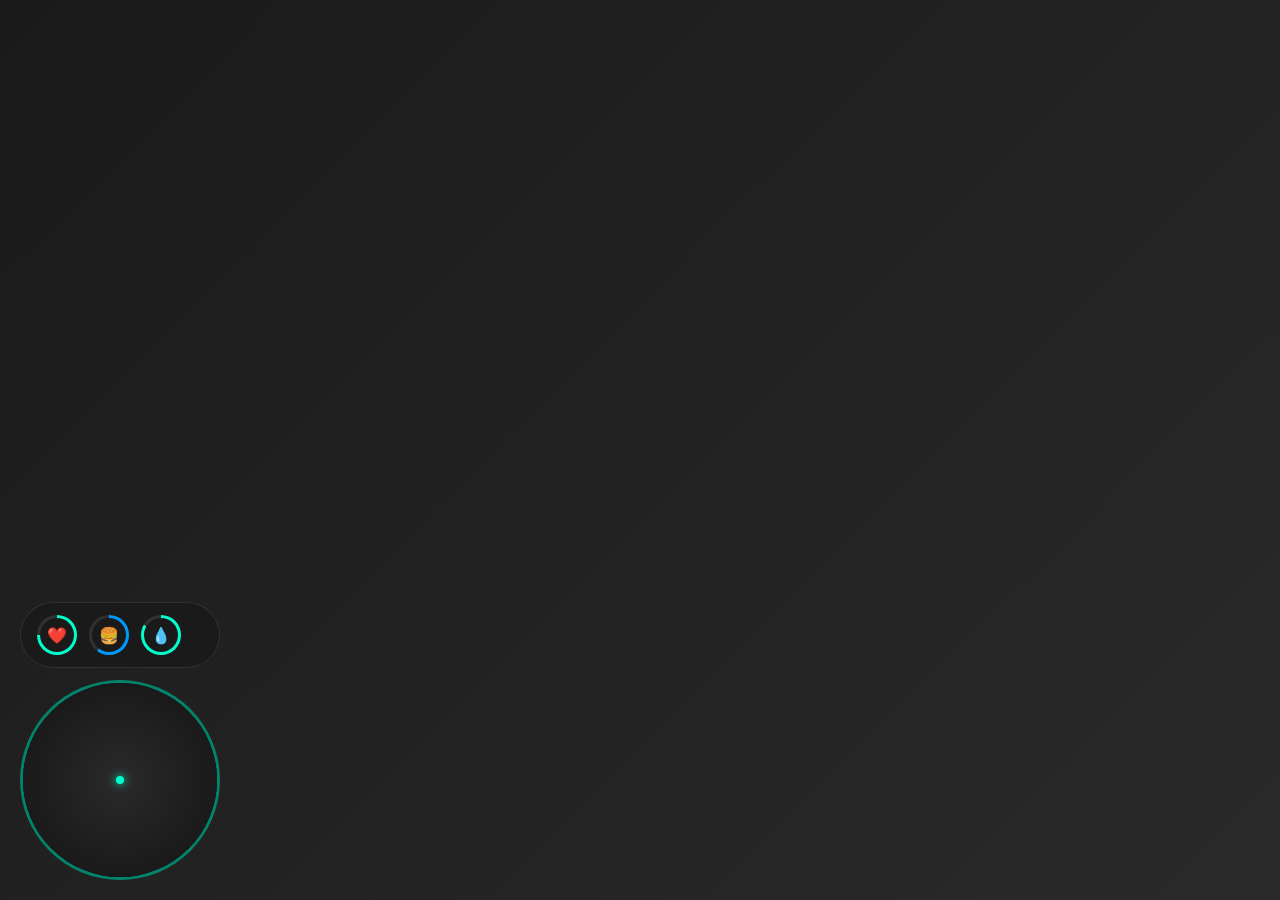
==== ui/index.html @ b58cef86 "プレイヤー登録で一部サーバーで数値を生成してinsertするように更新" ====
<!DOCTYPE html>
<html lang="ja">
<head>
    <meta charset="UTF-8">
    <meta name="viewport" content="width=device-width, initial-scale=1.0">
    <title>FiveM DGCore UI Design</title>
    <link href="https://fonts.googleapis.com/css2?family=M+PLUS+Rounded+1c:wght@300;400;500;700&display=swap" rel="stylesheet">
    <link rel="stylesheet" href="css/style.css">
</head>
<body style="background-color: transparent;">
    <script type="module" src="js/app.js"></script>
    <div class="game-background"></div>
    
    <nav class="nav-container" style="display: none;">
        <div class="nav-pills">
            <button class="nav-pill active" onclick="showSection('character')">キャラクター選択</button>
            <button class="nav-pill" onclick="showSection('inventory')">インベントリ</button>
            <button class="nav-pill" onclick="showSection('phone')">電話アプリ</button>
            <button class="nav-pill" onclick="showSection('hud')">HUD・ステータス</button>
        </div>
    </nav>

    <div class="main-container">
        <!-- Character Selection -->
        <section id="character" class="ui-section">
            <div class="glass-panel" style="padding: 40px;">
                <h1 class="text-shadow" style="font-size: 32px; font-weight: 700; text-align: center; margin-bottom: 8px;">キャラクター選択</h1>
                <p class="text-shadow" style="text-align: center; color: #aaa; margin-bottom: 40px;">プレイするキャラクターを選択してください</p>
                
                <div class="character-grid">
                    <div class="character-card glass-panel">
                        <div class="character-avatar">田</div>
                        <div class="character-info">
                            <h3 class="text-shadow">田中 太郎</h3>
                            <div class="character-details">
                                <span>年齢: 28</span>
                                <span>性別: 男性</span>
                            </div>
                            <div class="character-details">
                                <span>レベル: 45</span>
                                <span>資金: ¥2,450,000</span>
                            </div>
                        </div>
                    </div>
                    
                    <div class="character-card glass-panel">
                        <div class="character-avatar">山</div>
                        <div class="character-info">
                            <h3 class="text-shadow">山田 花子</h3>
                            <div class="character-details">
                                <span>年齢: 24</span>
                                <span>性別: 女性</span>
                            </div>
                            <div class="character-details">
                                <span>レベル: 32</span>
                                <span>資金: ¥1,890,000</span>
                            </div>
                        </div>
                    </div>
                    
                    <div class="character-card glass-panel create-character">
                        <div>
                            <div style="font-size: 48px; margin-bottom: 16px;">+</div>
                            <div class="text-shadow" style="font-size: 18px; font-weight: 500;">新規キャラクター作成</div>
                        </div>
                    </div>
                </div>
            </div>
        </section>

        <!-- Character Creation -->
        <section id="character-creation" class="ui-section">
            <div class="glass-panel" style="padding: 40px; max-width: 800px; margin: 0 auto;">
                <div style="display: flex; align-items: center; margin-bottom: 40px;">
                    <button class="back-button character-back-button">
                        <span style="font-size: 20px;">←</span>
                    </button>
                    <div style="flex: 1; text-align: center;">
                        <h1 class="text-shadow" style="font-size: 32px; font-weight: 700; margin: 0;">新規キャラクター作成</h1>
                        <p class="text-shadow" style="color: #aaa; margin: 8px 0 0;">必要な情報を入力してキャラクターを作成してください</p>
                    </div>
                </div>
                
                <form class="character-form">
                    <div class="form-grid">
                        <div class="form-group">
                            <label class="form-label text-shadow">苗字 <span class="required">*</span></label>
                            <input type="text" class="form-input" id="lastName" placeholder="田中" maxlength="20" required>
                        </div>
                        
                        <div class="form-group">
                            <label class="form-label text-shadow">名前 <span class="required">*</span></label>
                            <input type="text" class="form-input" id="firstName" placeholder="太郎" maxlength="20" required>
                        </div>
                    </div>
                    
                    <div class="form-group">
                        <label class="form-label text-shadow">誕生日 <span class="required">*</span></label>
                        <div class="date-inputs">
                            <select class="form-select" id="birthYear" required>
                                <option value="">年</option>
                            </select>
                            <select class="form-select" id="birthMonth" required>
                                <option value="">月</option>
                                <option value="1">1月</option>
                                <option value="2">2月</option>
                                <option value="3">3月</option>
                                <option value="4">4月</option>
                                <option value="5">5月</option>
                                <option value="6">6月</option>
                                <option value="7">7月</option>
                                <option value="8">8月</option>
                                <option value="9">9月</option>
                                <option value="10">10月</option>
                                <option value="11">11月</option>
                                <option value="12">12月</option>
                            </select>
                            <select class="form-select" id="birthDay" required>
                                <option value="">日</option>
                            </select>
                        </div>
                    </div>
                    
                    <div class="form-group">
                        <label class="form-label text-shadow">性別 <span class="required">*</span></label>
                        <div class="gender-options">
                            <label class="radio-option">
                                <input type="radio" name="gender" value="男性" required>
                                <span class="radio-custom"></span>
                                <span class="radio-label text-shadow">男性</span>
                            </label>
                            <label class="radio-option">
                                <input type="radio" name="gender" value="女性" required>
                                <span class="radio-custom"></span>
                                <span class="radio-label text-shadow">女性</span>
                            </label>
                            <label class="radio-option">
                                <input type="radio" name="gender" value="その他" required>
                                <span class="radio-custom"></span>
                                <span class="radio-label text-shadow">その他</span>
                            </label>
                        </div>
                    </div>
                    
                    <div class="form-group">
                        <label class="form-label text-shadow">国籍 <span class="required">*</span></label>
                        <select class="form-select" id="nationality" required>
                            <option value="">国籍を選択してください</option>
                            <option value="日本">日本</option>
                            <option value="アメリカ合衆国">アメリカ合衆国</option>
                            <option value="イギリス">イギリス</option>
                            <option value="ドイツ">ドイツ</option>
                            <option value="フランス">フランス</option>
                            <option value="イタリア">イタリア</option>
                            <option value="スペイン">スペイン</option>
                            <option value="カナダ">カナダ</option>
                            <option value="オーストラリア">オーストラリア</option>
                            <option value="韓国">韓国</option>
                            <option value="中国">中国</option>
                            <option value="ブラジル">ブラジル</option>
                            <option value="メキシコ">メキシコ</option>
                            <option value="ロシア">ロシア</option>
                            <option value="その他">その他</option>
                        </select>
                    </div>
                    
                    <div class="form-actions">
                        <!-- <button type="button" class="btn-secondary">
                            キャンセル
                        </button> -->
                        <button type="submit" class="btn-primary">
                            <span>キャラクター作成</span>
                            <span style="margin-left: 8px;">→</span>
                        </button>
                    </div>
                </form>
                
                <div class="character-preview glass-panel" style="margin-top: 30px; padding: 20px;">
                    <h3 class="text-shadow" style="margin-bottom: 16px; text-align: center;">プレビュー</h3>
                    <div class="preview-content">
                        <div class="preview-avatar">?</div>
                        <div class="preview-info">
                            <div class="preview-name text-shadow">氏名: <span id="previewName">未入力</span></div>
                            <div class="preview-age text-shadow">年齢: <span id="previewAge">-</span>歳</div>
                            <div class="preview-gender text-shadow">性別: <span id="previewGender">未選択</span></div>
                            <div class="preview-nationality text-shadow">国籍: <span id="previewNationality">未選択</span></div>
                        </div>
                    </div>
                </div>
            </div>
        </section>

        <!-- Inventory -->
        <section id="inventory" class="ui-section">
            <div class="glass-panel" style="padding: 40px;">
                <h1 class="text-shadow" style="font-size: 32px; font-weight: 700; text-align: center; margin-bottom: 40px;">インベントリ</h1>
                
                <div class="inventory-container">
                    <div class="glass-panel inventory-grid">
                        <!-- Sample items -->
                        <div class="inventory-slot filled">
                            🔫
                            <div class="item-quantity">1</div>
                        </div>
                        <div class="inventory-slot filled">
                            🍔
                            <div class="item-quantity">5</div>
                        </div>
                        <div class="inventory-slot filled">
                            💊
                            <div class="item-quantity">12</div>
                        </div>
                        <div class="inventory-slot filled">
                            🔧
                            <div class="item-quantity">3</div>
                        </div>
                        <!-- Empty slots -->
                        <div class="inventory-slot"></div>
                        <div class="inventory-slot"></div>
                        <div class="inventory-slot"></div>
                        <div class="inventory-slot"></div>
                        <!-- More rows -->
                        <div class="inventory-slot"></div>
                        <div class="inventory-slot"></div>
                        <div class="inventory-slot"></div>
                        <div class="inventory-slot"></div>
                        <div class="inventory-slot"></div>
                        <div class="inventory-slot"></div>
                        <div class="inventory-slot"></div>
                        <div class="inventory-slot"></div>
                        <div class="inventory-slot"></div>
                        <div class="inventory-slot"></div>
                        <div class="inventory-slot"></div>
                        <div class="inventory-slot"></div>
                        <div class="inventory-slot"></div>
                        <div class="inventory-slot"></div>
                        <div class="inventory-slot"></div>
                        <div class="inventory-slot"></div>
                    </div>
                    
                    <div class="glass-panel inventory-info">
                        <h3 class="text-shadow" style="margin-bottom: 20px;">ステータス</h3>
                        <div class="inventory-stats">
                            <div class="stat-item">
                                <span>重量:</span>
                                <span class="text-shadow" style="color: #00ffcc;">45.2 / 100.0 kg</span>
                            </div>
                            <div class="stat-item">
                                <span>アイテム数:</span>
                                <span class="text-shadow" style="color: #00ffcc;">21 / 64</span>
                            </div>
                            <div class="stat-item">
                                <span>現金:</span>
                                <span class="text-shadow" style="color: #00ffcc;">¥2,450,000</span>
                            </div>
                            <div class="stat-item">
                                <span>銀行:</span>
                                <span class="text-shadow" style="color: #00ffcc;">¥8,750,000</span>
                            </div>
                        </div>
                        
                        <h4 class="text-shadow" style="margin: 20px 0 12px;">選択中のアイテム</h4>
                        <div class="glass-panel" style="padding: 16px; background: rgba(0, 255, 204, 0.05);">
                            <div style="font-weight: 700; margin-bottom: 8px;">🔫 カービン ライフル</div>
                            <div style="font-size: 14px; color: #aaa;">高威力のアサルトライフル。長距離戦闘に適している。</div>
                        </div>
                    </div>
                </div>
            </div>
        </section>

        <!-- Phone -->
        <section id="phone" class="ui-section">
            <div class="phone-container glass-panel">
                <div class="phone-screen">
                    <div class="phone-header">
                        <div class="phone-signal">
                            <div class="signal-bar" style="height: 8px;"></div>
                            <div class="signal-bar" style="height: 10px;"></div>
                            <div class="signal-bar" style="height: 12px;"></div>
                            <div class="signal-bar"></div>
                        </div>
                        <div class="text-shadow" style="font-weight: 700;">12:34</div>
                        <div style="color: #00ffcc;">100%</div>
                    </div>
                    
                    <div style="text-align: center; margin-bottom: 20px;">
                        <h2 class="text-shadow" style="font-size: 24px; font-weight: 700;">iFruit</h2>
                        <p style="color: #aaa; font-size: 14px;">Los Santos Network</p>
                    </div>
                    
                    <div class="phone-apps">
                        <div class="phone-app">
                            <div class="app-icon">📞</div>
                            <div class="app-name text-shadow">連絡先</div>
                        </div>
                        <div class="phone-app">
                            <div class="app-icon">💬</div>
                            <div class="app-name text-shadow">メッセージ</div>
                        </div>
                        <div class="phone-app">
                            <div class="app-icon">🗺️</div>
                            <div class="app-name text-shadow">マップ</div>
                        </div>
                        <div class="phone-app">
                            <div class="app-icon">📷</div>
                            <div class="app-name text-shadow">カメラ</div>
                        </div>
                        <div class="phone-app">
                            <div class="app-icon">🏪</div>
                            <div class="app-name text-shadow">ストア</div>
                        </div>
                        <div class="phone-app">
                            <div class="app-icon">🚗</div>
                            <div class="app-name text-shadow">車両</div>
                        </div>
                        <div class="phone-app">
                            <div class="app-icon">💰</div>
                            <div class="app-name text-shadow">銀行</div>
                        </div>
                        <div class="phone-app">
                            <div class="app-icon">⚙️</div>
                            <div class="app-name text-shadow">設定</div>
                        </div>
                    </div>
                </div>
            </div>
        </section>

        <!-- HUD -->
        <section id="hud" class="ui-section">
            <div class="glass-panel" style="padding: 40px;">
                <h1 class="text-shadow" style="font-size: 32px; font-weight: 700; text-align: center; margin-bottom: 40px;">HUD・ステータス</h1>
                
                <div style="display: grid; grid-template-columns: 1fr 1fr; gap: 40px; align-items: start;">
                    <div>
                        <h3 class="text-shadow" style="margin-bottom: 20px;">ステータスバー</h3>
                        <div class="status-bar" style="position: relative; margin-bottom: 16px;">
                            <div class="status-item">
                                <div class="status-circle">
                                    <div class="status-icon">❤️</div>
                                </div>
                                <span class="text-shadow">ヘルス: 85%</span>
                            </div>
                            <div class="status-item">
                                <div class="status-circle" style="background: conic-gradient(#0099ff 0deg, #0099ff 216deg, rgba(255, 255, 255, 0.1) 216deg);">
                                    <div class="status-icon">🍔</div>
                                </div>
                                <span class="text-shadow">空腹: 60%</span>
                            </div>
                            <div class="status-item">
                                <div class="status-circle" style="background: conic-gradient(#00ffcc 0deg, #00ffcc 300deg, rgba(255, 255, 255, 0.1) 300deg);">
                                    <div class="status-icon">💧</div>
                                </div>
                                <span class="text-shadow">水分: 83%</span>
                            </div>
                        </div>
                        
                        <div class="status-bar" style="position: relative;">
                            <div class="status-item">
                                <div class="status-circle" style="background: conic-gradient(#ff6b35 0deg, #ff6b35 180deg, rgba(255, 255, 255, 0.1) 180deg);">
                                    <div class="status-icon">⚡</div>
                                </div>
                                <span class="text-shadow">スタミナ: 50%</span>
                            </div>
                            <div class="status-item">
                                <div class="status-circle" style="background: conic-gradient(#9c27b0 0deg, #9c27b0 324deg, rgba(255, 255, 255, 0.1) 324deg);">
                                    <div class="status-icon">🛡️</div>
                                </div>
                                <span class="text-shadow">アーマー: 90%</span>
                            </div>
                        </div>
                    </div>
                    
                    <div>
                        <h3 class="text-shadow" style="margin-bottom: 20px;">ミニマップ</h3>
                        <div class="minimap">
                            <div class="minimap-content">
                                <div class="player-dot"></div>
                                <!-- Sample map elements -->
                                <div style="position: absolute; top: 30%; left: 20%; width: 4px; height: 4px; background: #ff6b35; border-radius: 50%;"></div>
                                <div style="position: absolute; top: 70%; left: 60%; width: 4px; height: 4px; background: #0099ff; border-radius: 50%;"></div>
                                <div style="position: absolute; top: 40%; left: 80%; width: 4px; height: 4px; background: #9c27b0; border-radius: 50%;"></div>
                            </div>
                        </div>
                    </div>
                </div>
            </div>
        </section>
    </div>

    <!-- Fixed HUD Elements (示例) -->
    <div class="hud-container">
        <div class="status-bar">
            <div class="status-item">
                <div class="status-circle">
                    <div class="status-icon">❤️</div>
                </div>
            </div>
            <div class="status-item">
                <div class="status-circle" style="background: conic-gradient(#0099ff 0deg, #0099ff 216deg, rgba(255, 255, 255, 0.1) 216deg);">
                    <div class="status-icon">🍔</div>
                </div>
            </div>
            <div class="status-item">
                <div class="status-circle" style="background: conic-gradient(#00ffcc 0deg, #00ffcc 300deg, rgba(255, 255, 255, 0.1) 300deg);">
                    <div class="status-icon">💧</div>
                </div>
            </div>
        </div>
        
        <div class="minimap">
            <div class="minimap-content">
                <div class="player-dot"></div>
            </div>
        </div>
    </div>
---- ui/css/style.css ----
* {
    margin: 0;
    padding: 0;
    box-sizing: border-box;
}

body {
    font-family: 'M PLUS Rounded 1c', sans-serif;
    background: linear-gradient(135deg, #1a1a1a 0%, #2a2a2a 100%);
    color: #ffffff;
    overflow-x: auto;
    min-height: 100vh;
    position: relative;
}

/* ゲーム背景シミュレーション */
/* .game-background {
    position: fixed;
    top: 0;
    left: 0;
    width: 100%;
    height: 100%;
    background: url('data:image/svg+xml,<svg xmlns="http://www.w3.org/2000/svg" viewBox="0 0 1920 1080"><rect width="1920" height="1080" fill="%23333"/><circle cx="400" cy="300" r="20" fill="%2300ffcc" opacity="0.3"/><circle cx="800" cy="600" r="15" fill="%230099ff" opacity="0.4"/><circle cx="1200" cy="200" r="25" fill="%23ff0099" opacity="0.2"/><rect x="100" y="500" width="300" height="200" fill="%23444" opacity="0.5"/><rect x="1400" y="700" width="200" height="150" fill="%23555" opacity="0.4"/></svg>') center/cover;
    z-index: -1;
} */

/* Liquid Glass Base Style */
.glass-panel {
    background: rgba(255, 255, 255, 0.05);
    backdrop-filter: blur(20px);
    -webkit-backdrop-filter: blur(20px);
    border: 1px solid rgba(255, 255, 255, 0.1);
    border-radius: 16px;
    box-shadow: 0 8px 32px rgba(0, 0, 0, 0.3);
    position: relative;
}

.glass-panel::before {
    content: '';
    position: absolute;
    top: 0;
    left: 0;
    right: 0;
    height: 1px;
    background: linear-gradient(90deg, transparent, rgba(255, 255, 255, 0.2), transparent);
    border-radius: 16px 16px 0 0;
}

/* Navigation */
.nav-container {
    position: fixed;
    top: 20px;
    left: 50%;
    transform: translateX(-50%);
    z-index: 1000;
}

.nav-pills {
    display: flex;
    gap: 8px;
    padding: 8px;
    background: rgba(26, 26, 26, 0.8);
    backdrop-filter: blur(20px);
    border-radius: 50px;
    border: 1px solid rgba(255, 255, 255, 0.1);
}

.nav-pill {
    padding: 12px 24px;
    border: none;
    background: transparent;
    color: #888;
    border-radius: 50px;
    cursor: pointer;
    transition: all 0.3s ease;
    font-family: inherit;
    font-weight: 500;
    font-size: 14px;
}

.nav-pill.active {
    background: linear-gradient(135deg, #00ffcc, #0099ff);
    color: #000;
    box-shadow: 0 4px 20px rgba(0, 255, 204, 0.3);
}

/* Main Container */
.main-container {
    padding: 100px 20px 20px;
    max-width: 1400px;
    margin: 0 auto;
}

.ui-section {
    display: none;
    animation: fadeIn 0.5s ease;
}

.ui-section.active {
    display: block;
}

@keyframes fadeIn {
    from { opacity: 0; transform: translateY(20px); }
    to { opacity: 1; transform: translateY(0); }
}

/* Text Styles with Shadow/Outline */
.text-shadow {
    text-shadow: 2px 2px 4px rgba(0, 0, 0, 0.8), 0 0 8px rgba(0, 0, 0, 0.6);
}

.text-outline {
    -webkit-text-stroke: 1px rgba(0, 0, 0, 0.8);
    text-shadow: 2px 2px 4px rgba(0, 0, 0, 0.8);
}

/* Character Selection */
.character-grid {
    display: grid;
    grid-template-columns: repeat(auto-fit, minmax(300px, 1fr));
    gap: 20px;
    margin-top: 20px;
}

.character-card {
    padding: 24px;
    min-height: 280px;
    display: flex;
    flex-direction: column;
    transition: all 0.3s ease;
    cursor: pointer;
}

.character-card:hover {
    transform: translateY(-5px);
    box-shadow: 0 12px 40px rgba(0, 255, 204, 0.2);
}

.character-avatar {
    width: 80px;
    height: 80px;
    border-radius: 50%;
    background: linear-gradient(135deg, #00ffcc, #0099ff);
    margin: 0 auto 16px;
    display: flex;
    align-items: center;
    justify-content: center;
    font-size: 32px;
    font-weight: 700;
    color: #000;
}

.character-info h3 {
    font-size: 18px;
    font-weight: 700;
    margin-bottom: 8px;
    text-align: center;
}

.character-details {
    display: flex;
    justify-content: space-between;
    margin: 12px 0;
    font-size: 14px;
    color: #aaa;
}

.create-character {
    border: 2px dashed rgba(0, 255, 204, 0.5);
    display: flex;
    align-items: center;
    justify-content: center;
    text-align: center;
    color: #00ffcc;
    font-size: 48px;
    transition: all 0.3s ease;
}

.create-character:hover {
    border-color: #00ffcc;
    background: rgba(0, 255, 204, 0.05);
}

/* Inventory Grid */
.inventory-container {
    display: grid;
    grid-template-columns: 1fr 300px;
    gap: 20px;
    margin-top: 20px;
}

.inventory-grid {
    display: grid;
    grid-template-columns: repeat(8, 1fr);
    gap: 8px;
    padding: 20px;
}

.inventory-slot {
    aspect-ratio: 1;
    background: rgba(255, 255, 255, 0.03);
    border: 1px solid rgba(255, 255, 255, 0.1);
    border-radius: 8px;
    display: flex;
    align-items: center;
    justify-content: center;
    position: relative;
    cursor: pointer;
    transition: all 0.3s ease;
}

.inventory-slot:hover {
    background: rgba(0, 255, 204, 0.1);
    border-color: #00ffcc;
}

.inventory-slot.filled {
    background: rgba(0, 255, 204, 0.1);
    border-color: #00ffcc;
}

.item-quantity {
    position: absolute;
    bottom: 4px;
    right: 4px;
    background: #0099ff;
    color: white;
    font-size: 10px;
    padding: 2px 6px;
    border-radius: 4px;
    font-weight: 700;
}

.inventory-info {
    padding: 20px;
}

.inventory-stats {
    margin-bottom: 20px;
}

.stat-item {
    display: flex;
    justify-content: space-between;
    margin-bottom: 8px;
    font-size: 14px;
}

/* Phone UI */
.phone-container {
    max-width: 350px;
    margin: 20px auto;
    aspect-ratio: 9/19;
    padding: 20px;
    border-radius: 30px;
    background: rgba(0, 0, 0, 0.8);
    border: 3px solid rgba(255, 255, 255, 0.2);
}

.phone-screen {
    height: 100%;
    border-radius: 20px;
    padding: 20px;
    background: linear-gradient(135deg, rgba(26, 26, 26, 0.9), rgba(42, 42, 42, 0.9));
    backdrop-filter: blur(20px);
}

.phone-header {
    display: flex;
    justify-content: space-between;
    align-items: center;
    margin-bottom: 30px;
    font-size: 14px;
    font-weight: 500;
}

.phone-signal {
    display: flex;
    gap: 2px;
}

.signal-bar {
    width: 3px;
    height: 12px;
    background: #00ffcc;
    border-radius: 1px;
}

.phone-apps {
    display: grid;
    grid-template-columns: repeat(4, 1fr);
    gap: 20px;
    margin-top: 40px;
}

.phone-app {
    display: flex;
    flex-direction: column;
    align-items: center;
    gap: 8px;
    cursor: pointer;
    transition: all 0.3s ease;
}

.phone-app:hover {
    transform: scale(1.1);
}

.app-icon {
    width: 50px;
    height: 50px;
    border-radius: 12px;
    display: flex;
    align-items: center;
    justify-content: center;
    font-size: 24px;
    background: linear-gradient(135deg, #00ffcc, #0099ff);
    color: #000;
}

.app-name {
    font-size: 12px;
    font-weight: 500;
}

/* HUD Elements */
.hud-container {
    position: fixed;
    bottom: 20px;
    left: 20px;
    display: flex;
    flex-direction: column;
    gap: 12px;
    z-index: 100;
}

.status-bar {
    display: flex;
    align-items: center;
    gap: 12px;
    padding: 12px 16px;
    background: rgba(26, 26, 26, 0.8);
    backdrop-filter: blur(20px);
    border-radius: 50px;
    border: 1px solid rgba(255, 255, 255, 0.1);
}

.status-item {
    display: flex;
    align-items: center;
    gap: 8px;
}

.status-circle {
    width: 40px;
    height: 40px;
    border-radius: 50%;
    position: relative;
    background: conic-gradient(#00ffcc 0deg, #00ffcc 270deg, rgba(255, 255, 255, 0.1) 270deg);
}

.status-circle::before {
    content: '';
    position: absolute;
    top: 3px;
    left: 3px;
    right: 3px;
    bottom: 3px;
    background: #1a1a1a;
    border-radius: 50%;
}

.status-icon {
    position: absolute;
    top: 50%;
    left: 50%;
    transform: translate(-50%, -50%);
    font-size: 16px;
    z-index: 1;
}

.minimap {
    width: 200px;
    height: 200px;
    border-radius: 50%;
    background: rgba(0, 0, 0, 0.8);
    border: 3px solid rgba(0, 255, 204, 0.5);
    position: relative;
    overflow: hidden;
}

.minimap-content {
    width: 100%;
    height: 100%;
    background: radial-gradient(circle at center, #2a2a2a 0%, #1a1a1a 70%);
    position: relative;
}

.player-dot {
    position: absolute;
    top: 50%;
    left: 50%;
    width: 8px;
    height: 8px;
    background: #00ffcc;
    border-radius: 50%;
    transform: translate(-50%, -50%);
    box-shadow: 0 0 10px #00ffcc;
}

/* Character Creation Form Styles */
.back-button {
    background: rgba(255, 255, 255, 0.1);
    border: 1px solid rgba(255, 255, 255, 0.2);
    border-radius: 50%;
    width: 50px;
    height: 50px;
    display: flex;
    align-items: center;
    justify-content: center;
    color: #fff;
    cursor: pointer;
    transition: all 0.3s ease;
    font-family: inherit;
    backdrop-filter: blur(10px);
}

.back-button:hover {
    background: rgba(0, 255, 204, 0.2);
    border-color: #00ffcc;
    transform: translateX(-5px);
}

.character-form {
    max-width: 600px;
    margin: 0 auto;
}

.form-grid {
    display: grid;
    grid-template-columns: 1fr 1fr;
    gap: 20px;
    margin-bottom: 24px;
}

.form-group {
    margin-bottom: 24px;
}

.form-label {
    display: block;
    font-size: 16px;
    font-weight: 500;
    margin-bottom: 8px;
    color: #fff;
}

.required {
    color: #ff6b6b;
    margin-left: 4px;
}

.form-input,
.form-select {
    width: 100%;
    padding: 14px 16px;
    background: rgba(255, 255, 255, 0.05);
    border: 1px solid rgba(255, 255, 255, 0.2);
    border-radius: 8px;
    color: #fff;
    font-family: inherit;
    font-size: 16px;
    transition: all 0.3s ease;
    backdrop-filter: blur(10px);
}

.form-input:focus,
.form-select:focus {
    outline: none;
    border-color: #00ffcc;
    box-shadow: 0 0 0 3px rgba(0, 255, 204, 0.1);
    background: rgba(255, 255, 255, 0.08);
}

.form-input::placeholder {
    color: #888;
}

.form-select option {
    background: #2a2a2a;
    color: #fff;
}

.date-inputs {
    display: grid;
    grid-template-columns: 2fr 1fr 1fr;
    gap: 12px;
}

.gender-options {
    display: flex;
    gap: 24px;
    flex-wrap: wrap;
}

.radio-option {
    display: flex;
    align-items: center;
    cursor: pointer;
    position: relative;
}

.radio-option input[type="radio"] {
    position: absolute;
    opacity: 0;
    width: 0;
    height: 0;
}

.radio-custom {
    width: 20px;
    height: 20px;
    border: 2px solid rgba(255, 255, 255, 0.3);
    border-radius: 50%;
    margin-right: 12px;
    position: relative;
    transition: all 0.3s ease;
    background: rgba(255, 255, 255, 0.05);
}

.radio-custom::after {
    content: '';
    position: absolute;
    top: 50%;
    left: 50%;
    width: 8px;
    height: 8px;
    border-radius: 50%;
    background: #00ffcc;
    transform: translate(-50%, -50%) scale(0);
    transition: all 0.3s ease;
}

.radio-option input[type="radio"]:checked + .radio-custom {
    border-color: #00ffcc;
    background: rgba(0, 255, 204, 0.1);
}

.radio-option input[type="radio"]:checked + .radio-custom::after {
    transform: translate(-50%, -50%) scale(1);
}

.radio-label {
    font-size: 16px;
    font-weight: 500;
}

.form-actions {
    display: flex;
    gap: 16px;
    justify-content: center;
    margin-top: 40px;
}

.btn-primary,
.btn-secondary {
    padding: 14px 32px;
    border: none;
    border-radius: 8px;
    font-family: inherit;
    font-size: 16px;
    font-weight: 600;
    cursor: pointer;
    transition: all 0.3s ease;
    display: flex;
    align-items: center;
    justify-content: center;
    min-width: 160px;
}

.btn-primary {
    background: linear-gradient(135deg, #00ffcc, #0099ff);
    color: #000;
    box-shadow: 0 4px 20px rgba(0, 255, 204, 0.3);
}

.btn-primary:hover {
    transform: translateY(-2px);
    box-shadow: 0 6px 25px rgba(0, 255, 204, 0.4);
}

.btn-secondary {
    background: rgba(255, 255, 255, 0.1);
    color: #fff;
    border: 1px solid rgba(255, 255, 255, 0.2);
}

.btn-secondary:hover {
    background: rgba(255, 255, 255, 0.15);
    transform: translateY(-2px);
}

/* Character Preview */
.character-preview {
    background: rgba(0, 255, 204, 0.05);
    border: 1px solid rgba(0, 255, 204, 0.2);
}

.preview-content {
    display: flex;
    align-items: center;
    gap: 20px;
}

.preview-avatar {
    width: 80px;
    height: 80px;
    border-radius: 50%;
    background: linear-gradient(135deg, #00ffcc, #0099ff);
    display: flex;
    align-items: center;
    justify-content: center;
    font-size: 32px;
    font-weight: 700;
    color: #000;
    flex-shrink: 0;
}

.preview-info {
    flex: 1;
}

.preview-info > div {
    margin-bottom: 8px;
    font-size: 14px;
}

.preview-info > div:last-child {
    margin-bottom: 0;
}

.preview-info span {
    color: #00ffcc;
    font-weight: 600;
}

/* Responsive adjustments for form */
@media (max-width: 768px) {
    .form-grid {
        grid-template-columns: 1fr;
    }
    
    .date-inputs {
        grid-template-columns: 1fr;
    }
    
    .gender-options {
        flex-direction: column;
        gap: 16px;
    }
    
    .form-actions {
        flex-direction: column;
    }
    
    .preview-content {
        flex-direction: column;
        text-align: center;
    }
}

/* Color Scheme Reference */
:root {
    --primary-bg: #1a1a1a;
    --secondary-bg: #2a2a2a;
    --accent-cyan: #00ffcc;
    --accent-blue: #0099ff;
    --text-primary: #ffffff;
    --text-secondary: #aaaaaa;
    --glass-bg: rgba(255, 255, 255, 0.05);
    --glass-border: rgba(255, 255, 255, 0.1);
}
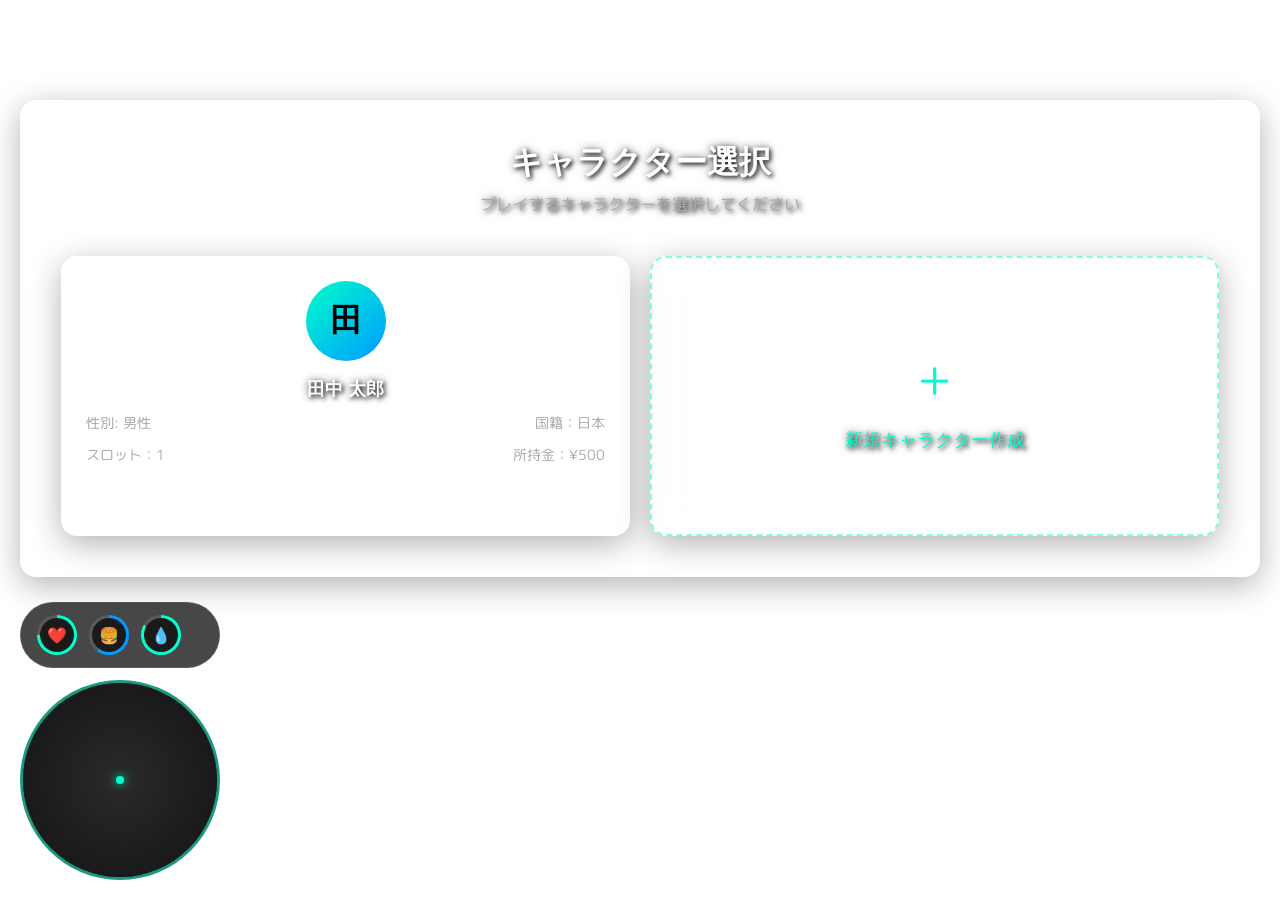
==== commit 6e8859e6: "キャラクター選択画面を消すイベントを追加しました" ====
--- a/ui/index.html
+++ b/ui/index.html
@@ -7,9 +7,9 @@
     <link href="https://fonts.googleapis.com/css2?family=M+PLUS+Rounded+1c:wght@300;400;500;700&display=swap" rel="stylesheet">
     <link rel="stylesheet" href="css/style.css">
 </head>
-<body style="background-color: transparent;">
+<body>
     <script type="module" src="js/app.js"></script>
-    <div class="game-background"></div>
+    <!-- <div class="game-background"></div> -->
     
     <nav class="nav-container" style="display: none;">
         <div class="nav-pills">
@@ -41,6 +41,9 @@
                                 <span>資金: ¥2,450,000</span>
                             </div>
                         </div>
+                        <button class="delete-character-btn" value="1234" title="キャラクターを削除">
+                            <span>×</span>
+                        </button>
                     </div>
                     
                     <div class="character-card glass-panel">
@@ -56,6 +59,9 @@
                                 <span>資金: ¥1,890,000</span>
                             </div>
                         </div>
+                        <button class="delete-character-btn" title="キャラクターを削除">
+                            <span>×</span>
+                        </button>
                     </div>
                     
                     <div class="character-card glass-panel create-character">
@@ -85,12 +91,12 @@
                     <div class="form-grid">
                         <div class="form-group">
                             <label class="form-label text-shadow">苗字 <span class="required">*</span></label>
-                            <input type="text" class="form-input" id="lastName" placeholder="田中" maxlength="20" required>
-                        </div>
-                        
+                            <input type="text" class="form-input" id="firstname" placeholder="田中" maxlength="20" required>
+                        </div>
+
                         <div class="form-group">
                             <label class="form-label text-shadow">名前 <span class="required">*</span></label>
-                            <input type="text" class="form-input" id="firstName" placeholder="太郎" maxlength="20" required>
+                            <input type="text" class="form-input" id="lastname" placeholder="太郎" maxlength="20" required>
                         </div>
                     </div>
                     
--- a/ui/css/style.css
+++ b/ui/css/style.css
@@ -6,7 +6,6 @@
 
 body {
     font-family: 'M PLUS Rounded 1c', sans-serif;
-    background: linear-gradient(135deg, #1a1a1a 0%, #2a2a2a 100%);
     color: #ffffff;
     overflow-x: auto;
     min-height: 100vh;
@@ -180,6 +179,43 @@
 .create-character:hover {
     border-color: #00ffcc;
     background: rgba(0, 255, 204, 0.05);
+}
+
+/* Delete Character Button */
+.delete-character-btn {
+    position: absolute;
+    top: 12px;
+    right: 12px;
+    width: 32px;
+    height: 32px;
+    border: none;
+    background: rgba(255, 59, 48, 0.9);
+    color: white;
+    border-radius: 50%;
+    cursor: pointer;
+    display: flex;
+    align-items: center;
+    justify-content: center;
+    font-size: 18px;
+    font-weight: bold;
+    transition: all 0.3s ease;
+    opacity: 0;
+    transform: scale(0.8);
+}
+
+.character-card:hover .delete-character-btn {
+    opacity: 1;
+    transform: scale(1);
+}
+
+.delete-character-btn:hover {
+    background: rgba(255, 59, 48, 1);
+    transform: scale(1.1);
+    box-shadow: 0 4px 12px rgba(255, 59, 48, 0.4);
+}
+
+.delete-character-btn:active {
+    transform: scale(0.95);
 }
 
 /* Inventory Grid */
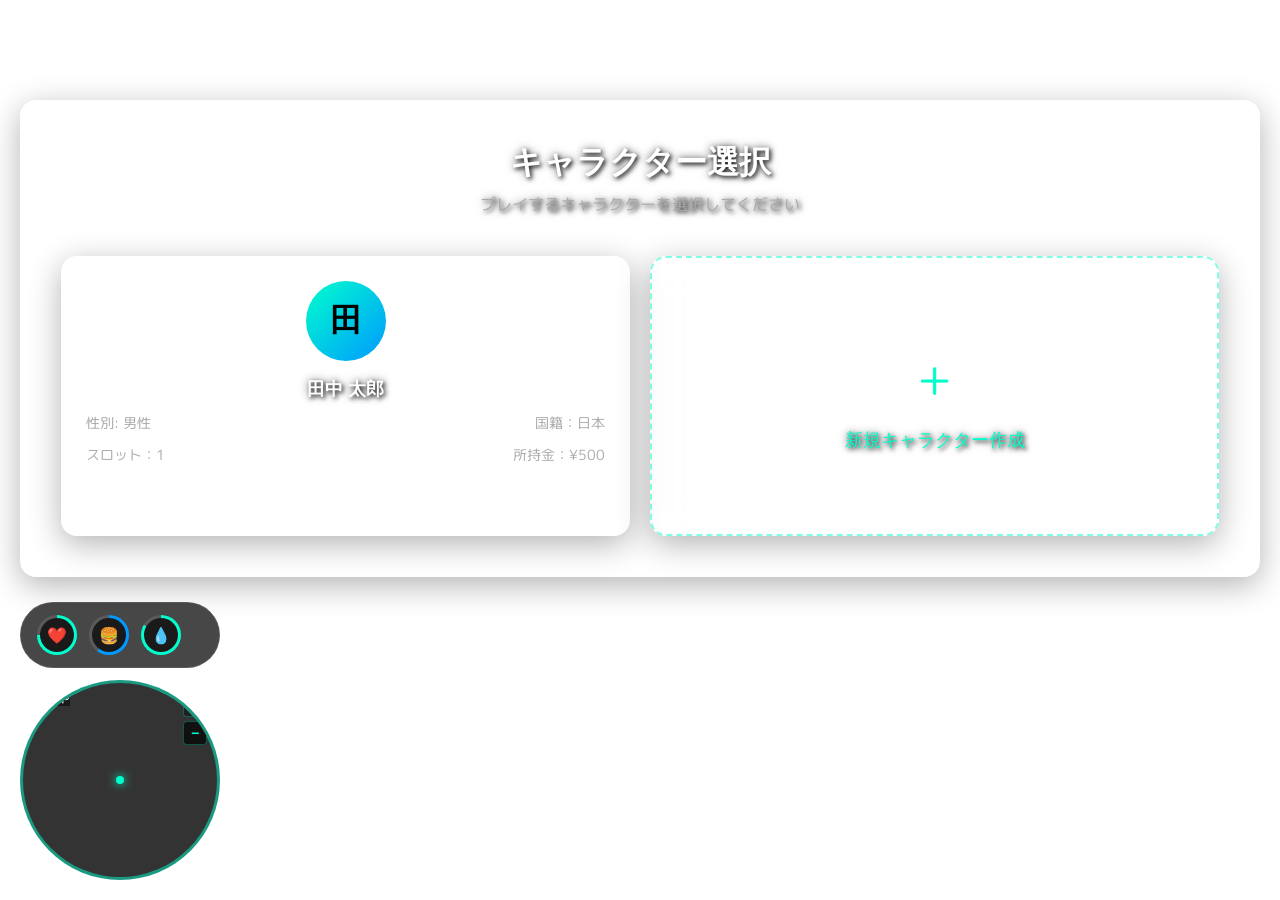
==== commit 44ff80c9: "マップ追加（拡大未実装）" ====
--- a/ui/index.html
+++ b/ui/index.html
@@ -381,12 +381,11 @@
                     <div>
                         <h3 class="text-shadow" style="margin-bottom: 20px;">ミニマップ</h3>
                         <div class="minimap">
-                            <div class="minimap-content">
-                                <div class="player-dot"></div>
-                                <!-- Sample map elements -->
-                                <div style="position: absolute; top: 30%; left: 20%; width: 4px; height: 4px; background: #ff6b35; border-radius: 50%;"></div>
-                                <div style="position: absolute; top: 70%; left: 60%; width: 4px; height: 4px; background: #0099ff; border-radius: 50%;"></div>
-                                <div style="position: absolute; top: 40%; left: 80%; width: 4px; height: 4px; background: #9c27b0; border-radius: 50%;"></div>
+                            <img class="minimap-content" src="map.png" alt="Map" />
+                            <div class="player-dot"></div>
+                            <div class="minimap-controls">
+                                <button class="minimap-btn minimap-zoom-in" title="拡大">+</button>
+                                <button class="minimap-btn minimap-zoom-out" title="縮小">−</button>
                             </div>
                         </div>
                     </div>
@@ -416,8 +415,11 @@
         </div>
         
         <div class="minimap">
-            <div class="minimap-content">
-                <div class="player-dot"></div>
+            <img class="minimap-content" src="map.png" alt="Map" />
+            <div class="player-dot"></div>
+            <div class="minimap-controls">
+                <button class="minimap-btn minimap-zoom-in" title="拡大">+</button>
+                <button class="minimap-btn minimap-zoom-out" title="縮小">−</button>
             </div>
         </div>
     </div>
--- a/ui/css/style.css
+++ b/ui/css/style.css
@@ -60,6 +60,7 @@
     padding: 8px;
     background: rgba(26, 26, 26, 0.8);
     backdrop-filter: blur(20px);
+    -webkit-backdrop-filter: blur(20px);
     border-radius: 50px;
     border: 1px solid rgba(255, 255, 255, 0.1);
 }
@@ -300,6 +301,7 @@
     padding: 20px;
     background: linear-gradient(135deg, rgba(26, 26, 26, 0.9), rgba(42, 42, 42, 0.9));
     backdrop-filter: blur(20px);
+    -webkit-backdrop-filter: blur(20px);
 }
 
 .phone-header {
@@ -378,6 +380,7 @@
     padding: 12px 16px;
     background: rgba(26, 26, 26, 0.8);
     backdrop-filter: blur(20px);
+    -webkit-backdrop-filter: blur(20px);
     border-radius: 50px;
     border: 1px solid rgba(255, 255, 255, 0.1);
 }
@@ -433,6 +436,15 @@
     position: relative;
 }
 
+.minimap-map {
+    position: absolute;
+    width: 4096px; /* 例：画像の元サイズに合わせて調整 */
+    height: 4096px;
+    top: 0;
+    left: 0;
+    transform-origin: center;
+}
+
 .player-dot {
     position: absolute;
     top: 50%;
@@ -445,6 +457,46 @@
     box-shadow: 0 0 10px #00ffcc;
 }
 
+/* Minimap Controls */
+.minimap-controls {
+    position: absolute;
+    top: 10px;
+    right: 10px;
+    display: flex;
+    flex-direction: column;
+    gap: 4px;
+    z-index: 10;
+}
+
+.minimap-btn {
+    width: 24px;
+    height: 24px;
+    border: none;
+    background: rgba(0, 0, 0, 0.7);
+    color: #00ffcc;
+    border-radius: 4px;
+    cursor: pointer;
+    font-size: 14px;
+    font-weight: bold;
+    display: flex;
+    align-items: center;
+    justify-content: center;
+    transition: all 0.3s ease;
+    backdrop-filter: blur(10px);
+    -webkit-backdrop-filter: blur(10px);
+    border: 1px solid rgba(0, 255, 204, 0.3);
+}
+
+.minimap-btn:hover {
+    background: rgba(0, 255, 204, 0.2);
+    border-color: #00ffcc;
+    transform: scale(1.1);
+}
+
+.minimap-btn:active {
+    transform: scale(0.95);
+}
+
 /* Character Creation Form Styles */
 .back-button {
     background: rgba(255, 255, 255, 0.1);
@@ -460,6 +512,7 @@
     transition: all 0.3s ease;
     font-family: inherit;
     backdrop-filter: blur(10px);
+    -webkit-backdrop-filter: blur(10px);
 }
 
 .back-button:hover {
@@ -509,6 +562,7 @@
     font-size: 16px;
     transition: all 0.3s ease;
     backdrop-filter: blur(10px);
+    -webkit-backdrop-filter: blur(10px);
 }
 
 .form-input:focus,
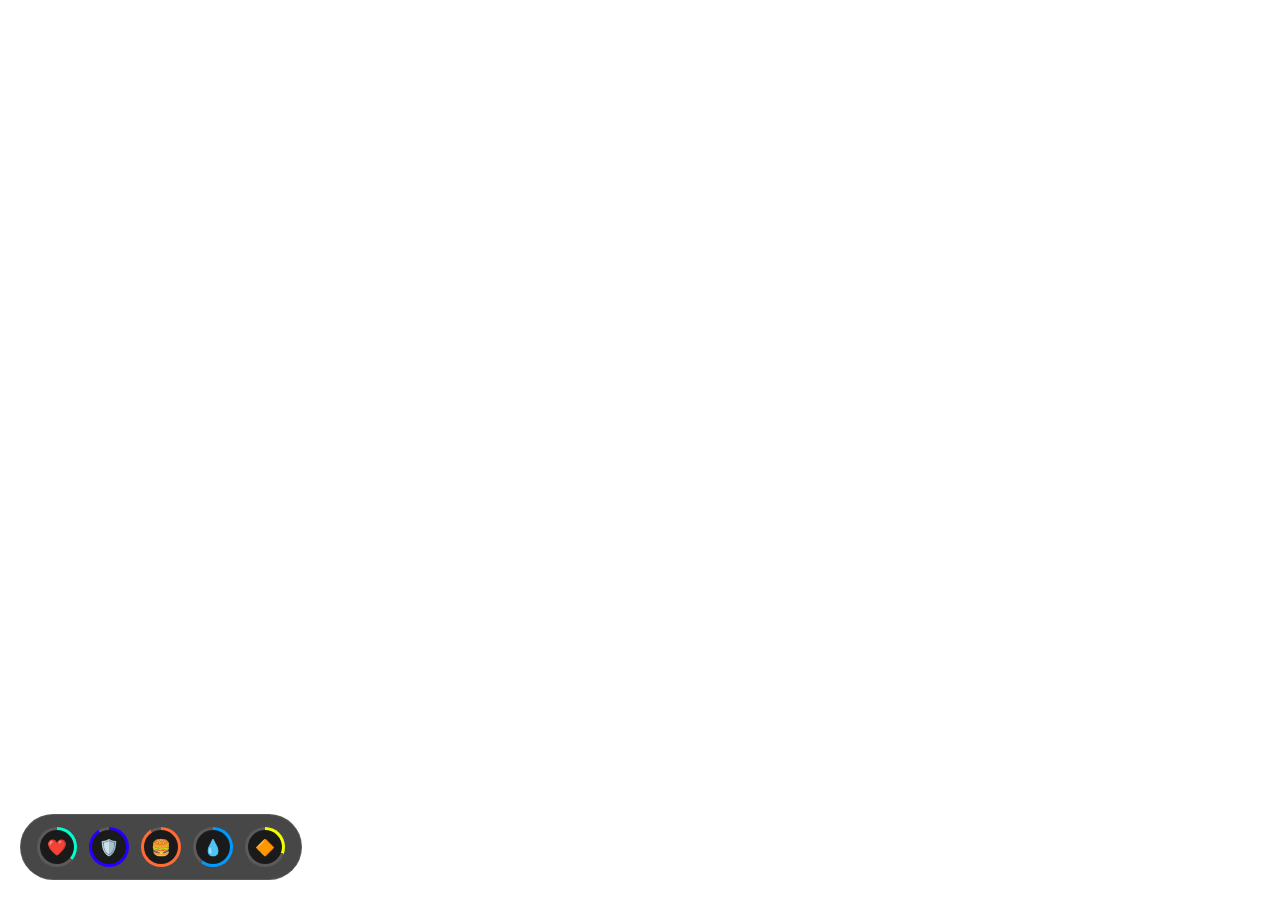
==== commit 0cc3a226: "設計見直し・コード書き直し" ====
--- a/ui/index.html
+++ b/ui/index.html
@@ -398,30 +398,40 @@
     <div class="hud-container">
         <div class="status-bar">
             <div class="status-item">
-                <div class="status-circle">
+                <div class="status-circle" style="background: conic-gradient(#00ffcc 0deg, #00ffcc 129deg, rgba(255, 255, 255, 0.1) 129deg);">
                     <div class="status-icon">❤️</div>
+                </div>
+            </div>
+            <div class="status-item">
+                <div class="status-circle" style="background: conic-gradient(#2600ff 0deg, #2600ff 328deg, rgba(255, 255, 255, 0.1) 328deg);">
+                    <div class="status-icon">🛡️</div>
+                </div>
+            </div>
+            <div class="status-item">
+                <div class="status-circle" style="background: conic-gradient(#ff6b35 0deg, #ff6b35 328deg, rgba(255, 255, 255, 0.1) 328deg);">
+                    <div class="status-icon">🍔</div>
                 </div>
             </div>
             <div class="status-item">
                 <div class="status-circle" style="background: conic-gradient(#0099ff 0deg, #0099ff 216deg, rgba(255, 255, 255, 0.1) 216deg);">
-                    <div class="status-icon">🍔</div>
+                    <div class="status-icon">💧</div>
                 </div>
             </div>
             <div class="status-item">
-                <div class="status-circle" style="background: conic-gradient(#00ffcc 0deg, #00ffcc 300deg, rgba(255, 255, 255, 0.1) 300deg);">
-                    <div class="status-icon">💧</div>
+                <div class="status-circle" style="background: conic-gradient(#eeff00 0deg, #eeff00 110deg, rgba(255, 255, 255, 0.1) 110deg);">
+                    <div class="status-icon">🔶</div>
                 </div>
             </div>
         </div>
         
-        <div class="minimap">
+        <!-- <div class="minimap">
             <img class="minimap-content" src="map.png" alt="Map" />
             <div class="player-dot"></div>
             <div class="minimap-controls">
                 <button class="minimap-btn minimap-zoom-in" title="拡大">+</button>
                 <button class="minimap-btn minimap-zoom-out" title="縮小">−</button>
             </div>
-        </div>
+        </div> -->
     </div>
 
     
--- a/ui/css/style.css
+++ b/ui/css/style.css
@@ -417,6 +417,7 @@
     transform: translate(-50%, -50%);
     font-size: 16px;
     z-index: 1;
+    color: #fff;
 }
 
 .minimap {
@@ -430,10 +431,13 @@
 }
 
 .minimap-content {
-    width: 100%;
-    height: 100%;
+    width: 400%;
+    height: 400%;
     background: radial-gradient(circle at center, #2a2a2a 0%, #1a1a1a 70%);
-    position: relative;
+    position: absolute;
+    top: 0;
+    left: 0;
+    transform-origin: center;
 }
 
 .minimap-map {
